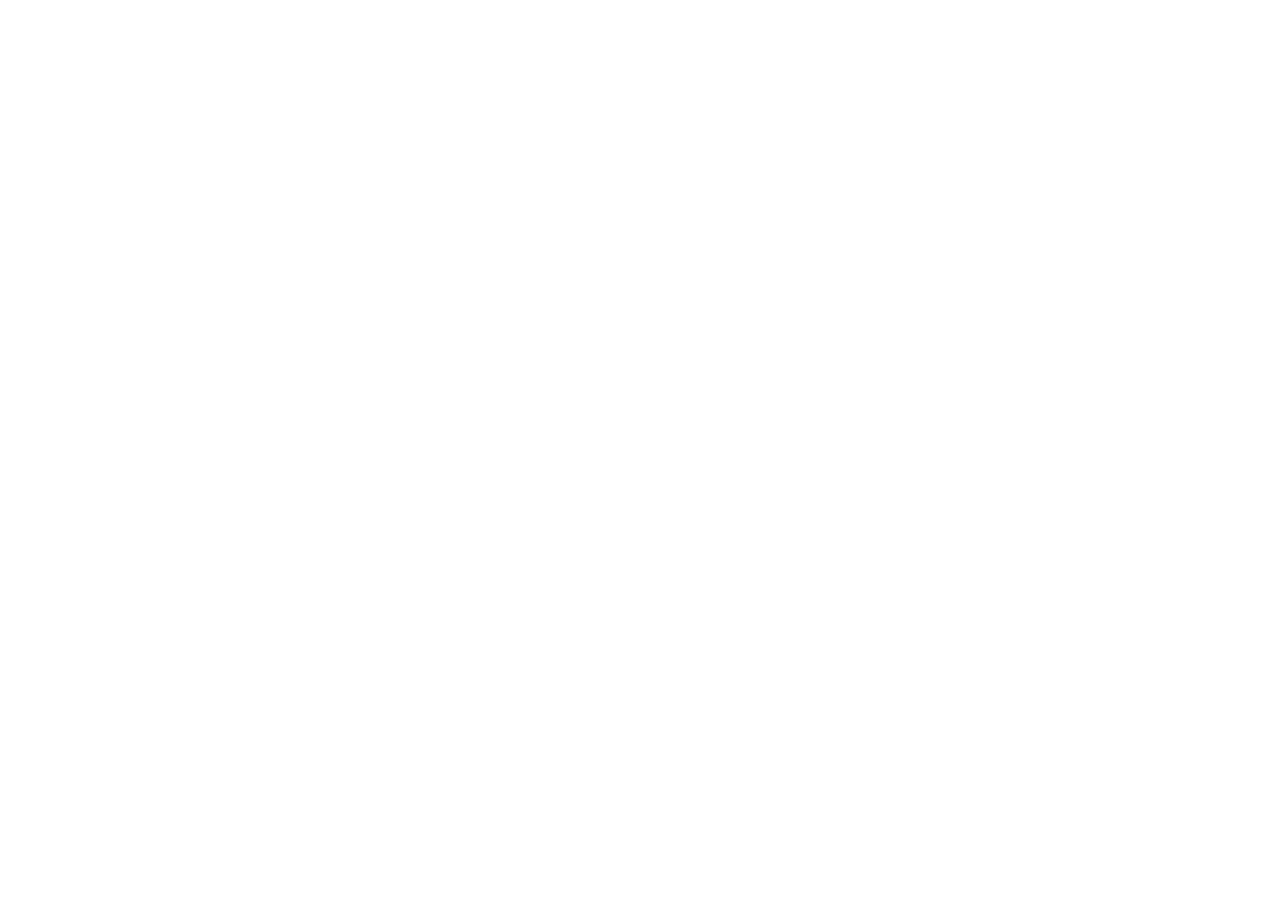
==== src/index.html @ 96d071b2 "init commit" ====
<!DOCTYPE html>
<html lang="en">
<head>
  <meta charset="UTF-8">
  <meta name="viewport" content="width=device-width, initial-scale=1.0">
  <meta http-equiv="X-UA-Compatible" content="ie=edge">
  <link rel="preconnect" href="https://fonts.googleapis.com">
  <link rel="preconnect" href="https://fonts.gstatic.com" crossorigin>
  <link href="https://fonts.googleapis.com/css2?family=Roboto:wght@400;500&display=swap" rel="stylesheet">
  <title>Trello</title>
</head>
<body>
  
</body>
</html>
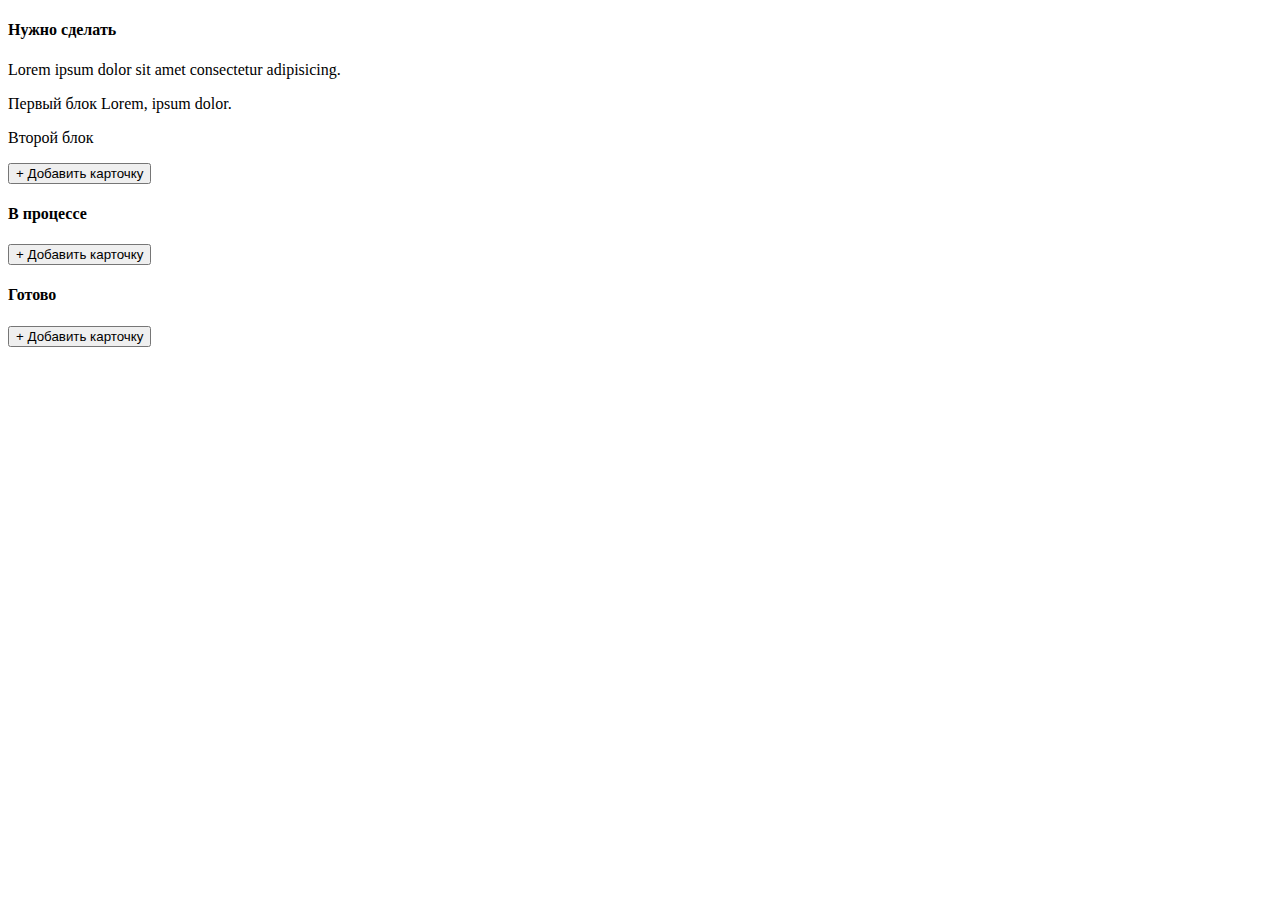
==== commit 13f2c3bb: "add class Trello" ====
--- a/src/index.html
+++ b/src/index.html
@@ -10,6 +10,26 @@
   <title>Trello</title>
 </head>
 <body>
-  
+  <div class="trello" id="trello">
+
+    <div class="block">
+      <h4 class="block__title">Нужно сделать</h4>
+      <p class="block__item">Lorem ipsum dolor sit amet consectetur adipisicing.</p>
+      <p class="block__item">Первый блок Lorem, ipsum dolor.</p>
+      <p class="block__item">Второй блок</p>
+      <button class="add-button">+ Добавить карточку</button>
+    </div>
+
+    <div class="block">
+      <h4 class="block__title">В процессе</h4>
+      <button class="add-button">+ Добавить карточку</button>
+    </div>
+
+    <div class="block">
+      <h4 class="block__title">Готово</h4>
+      <button class="add-button">+ Добавить карточку</button>
+    </div>
+
+  </div>
 </body>
 </html>
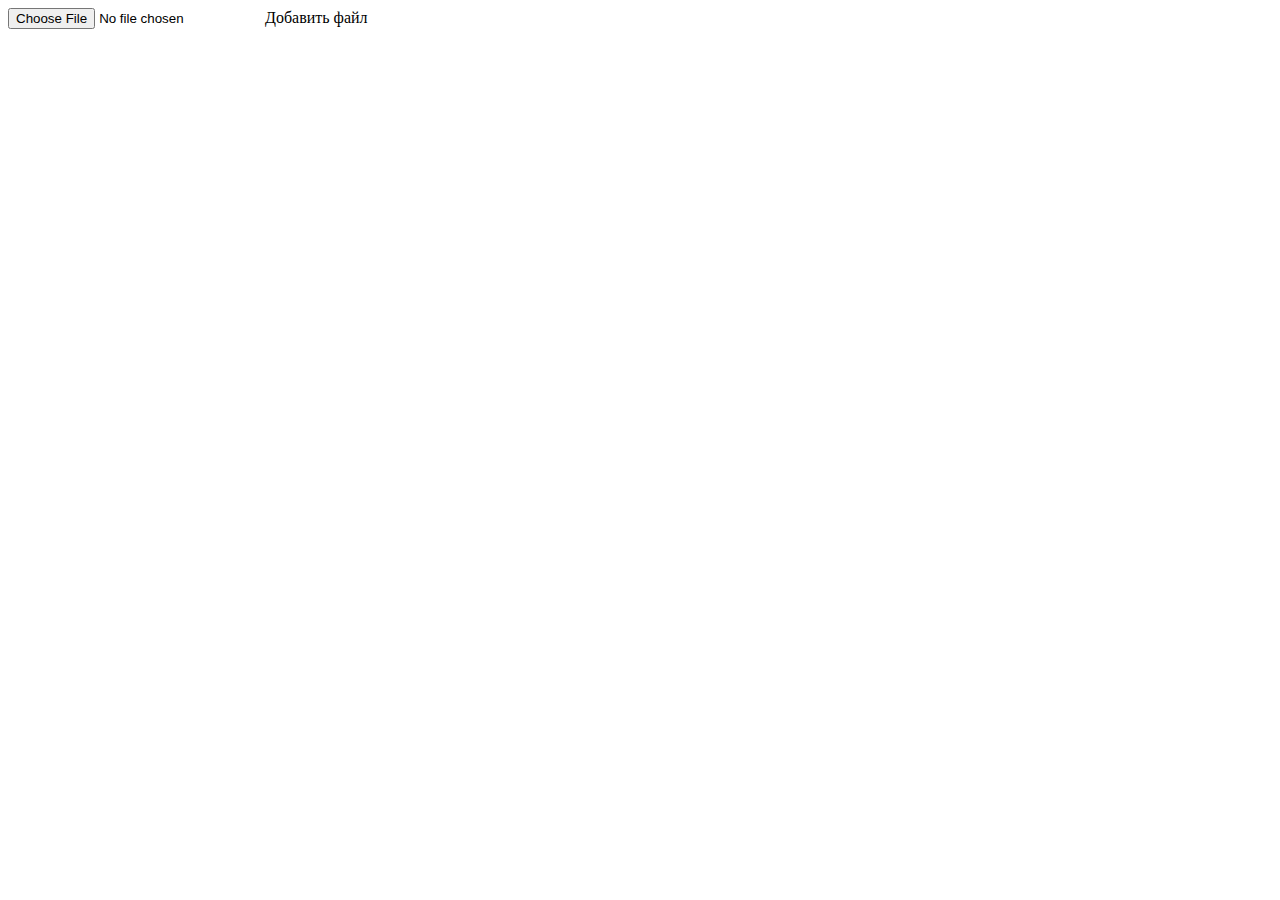
==== commit a11b4c37: "merge" ====
--- a/src/index.html
+++ b/src/index.html
@@ -4,32 +4,18 @@
   <meta charset="UTF-8">
   <meta name="viewport" content="width=device-width, initial-scale=1.0">
   <meta http-equiv="X-UA-Compatible" content="ie=edge">
+  <link href="./img/favicon/favicon-32x32.png" rel="icon" type="image/png" sizes="16x16">
   <link rel="preconnect" href="https://fonts.googleapis.com">
   <link rel="preconnect" href="https://fonts.gstatic.com" crossorigin>
   <link href="https://fonts.googleapis.com/css2?family=Roboto:wght@400;500&display=swap" rel="stylesheet">
   <title>Trello</title>
 </head>
 <body>
-  <div class="trello" id="trello">
-
-    <div class="block">
-      <h4 class="block__title">Нужно сделать</h4>
-      <p class="block__item">Lorem ipsum dolor sit amet consectetur adipisicing.</p>
-      <p class="block__item">Первый блок Lorem, ipsum dolor.</p>
-      <p class="block__item">Второй блок</p>
-      <button class="add-button">+ Добавить карточку</button>
+  <div class="container">
+    <div class="addfile">
+      <input class="input-file" type="file" name="file" id="file" accept="*">
+      <span class="newInput">Добавить файл</span>
     </div>
-
-    <div class="block">
-      <h4 class="block__title">В процессе</h4>
-      <button class="add-button">+ Добавить карточку</button>
-    </div>
-
-    <div class="block">
-      <h4 class="block__title">Готово</h4>
-      <button class="add-button">+ Добавить карточку</button>
-    </div>
-
   </div>
 </body>
 </html>
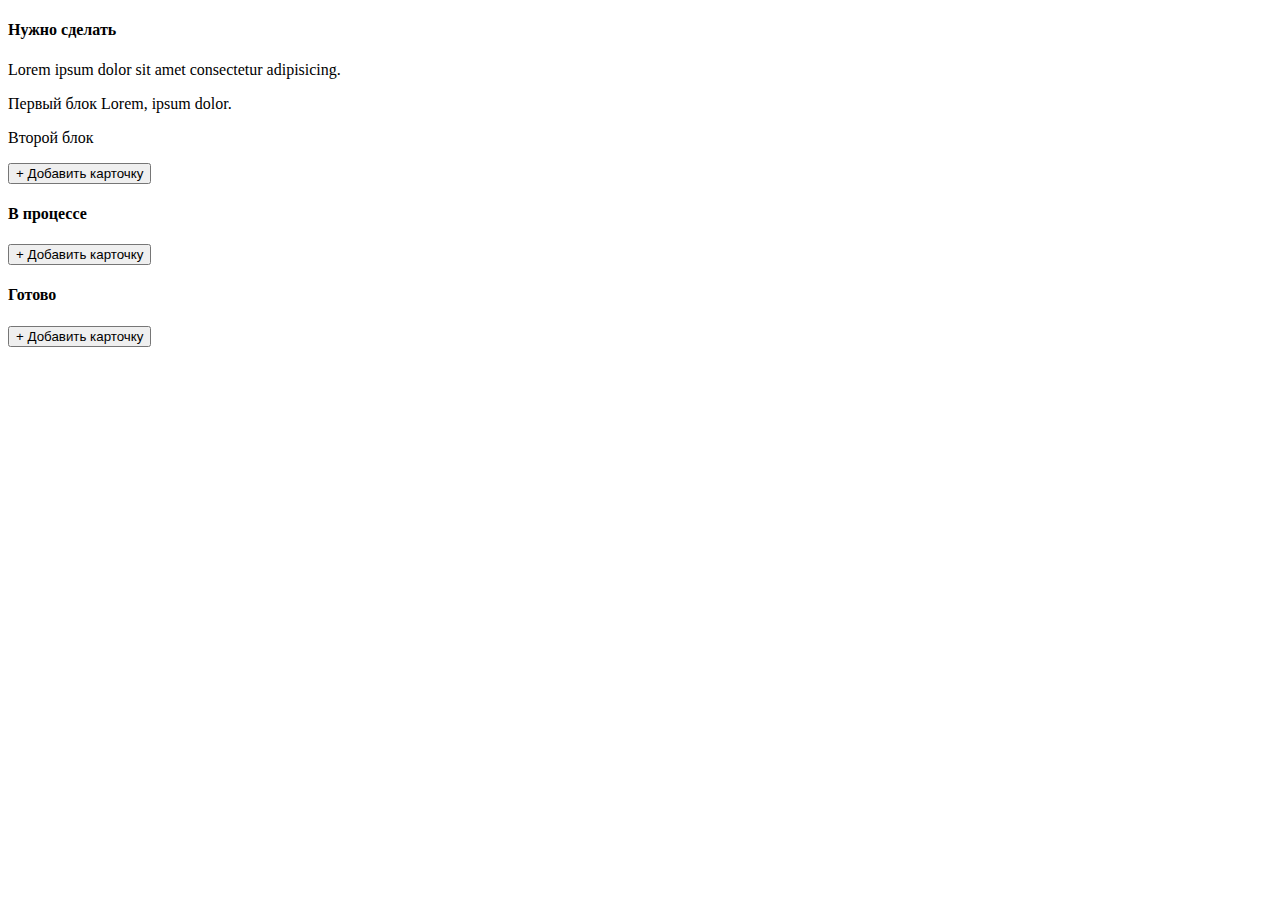
==== commit 771341dd: "merge" ====
--- a/src/index.html
+++ b/src/index.html
@@ -11,11 +11,26 @@
   <title>Trello</title>
 </head>
 <body>
-  <div class="container">
-    <div class="addfile">
-      <input class="input-file" type="file" name="file" id="file" accept="*">
-      <span class="newInput">Добавить файл</span>
+  <div class="trello" id="trello">
+
+    <div class="block">
+      <h4 class="block__title">Нужно сделать</h4>
+      <p class="block__item">Lorem ipsum dolor sit amet consectetur adipisicing.</p>
+      <p class="block__item">Первый блок Lorem, ipsum dolor.</p>
+      <p class="block__item">Второй блок</p>
+      <button class="add-button">+ Добавить карточку</button>
     </div>
+
+    <div class="block">
+      <h4 class="block__title">В процессе</h4>
+      <button class="add-button">+ Добавить карточку</button>
+    </div>
+
+    <div class="block">
+      <h4 class="block__title">Готово</h4>
+      <button class="add-button">+ Добавить карточку</button>
+    </div>
+    
   </div>
 </body>
 </html>
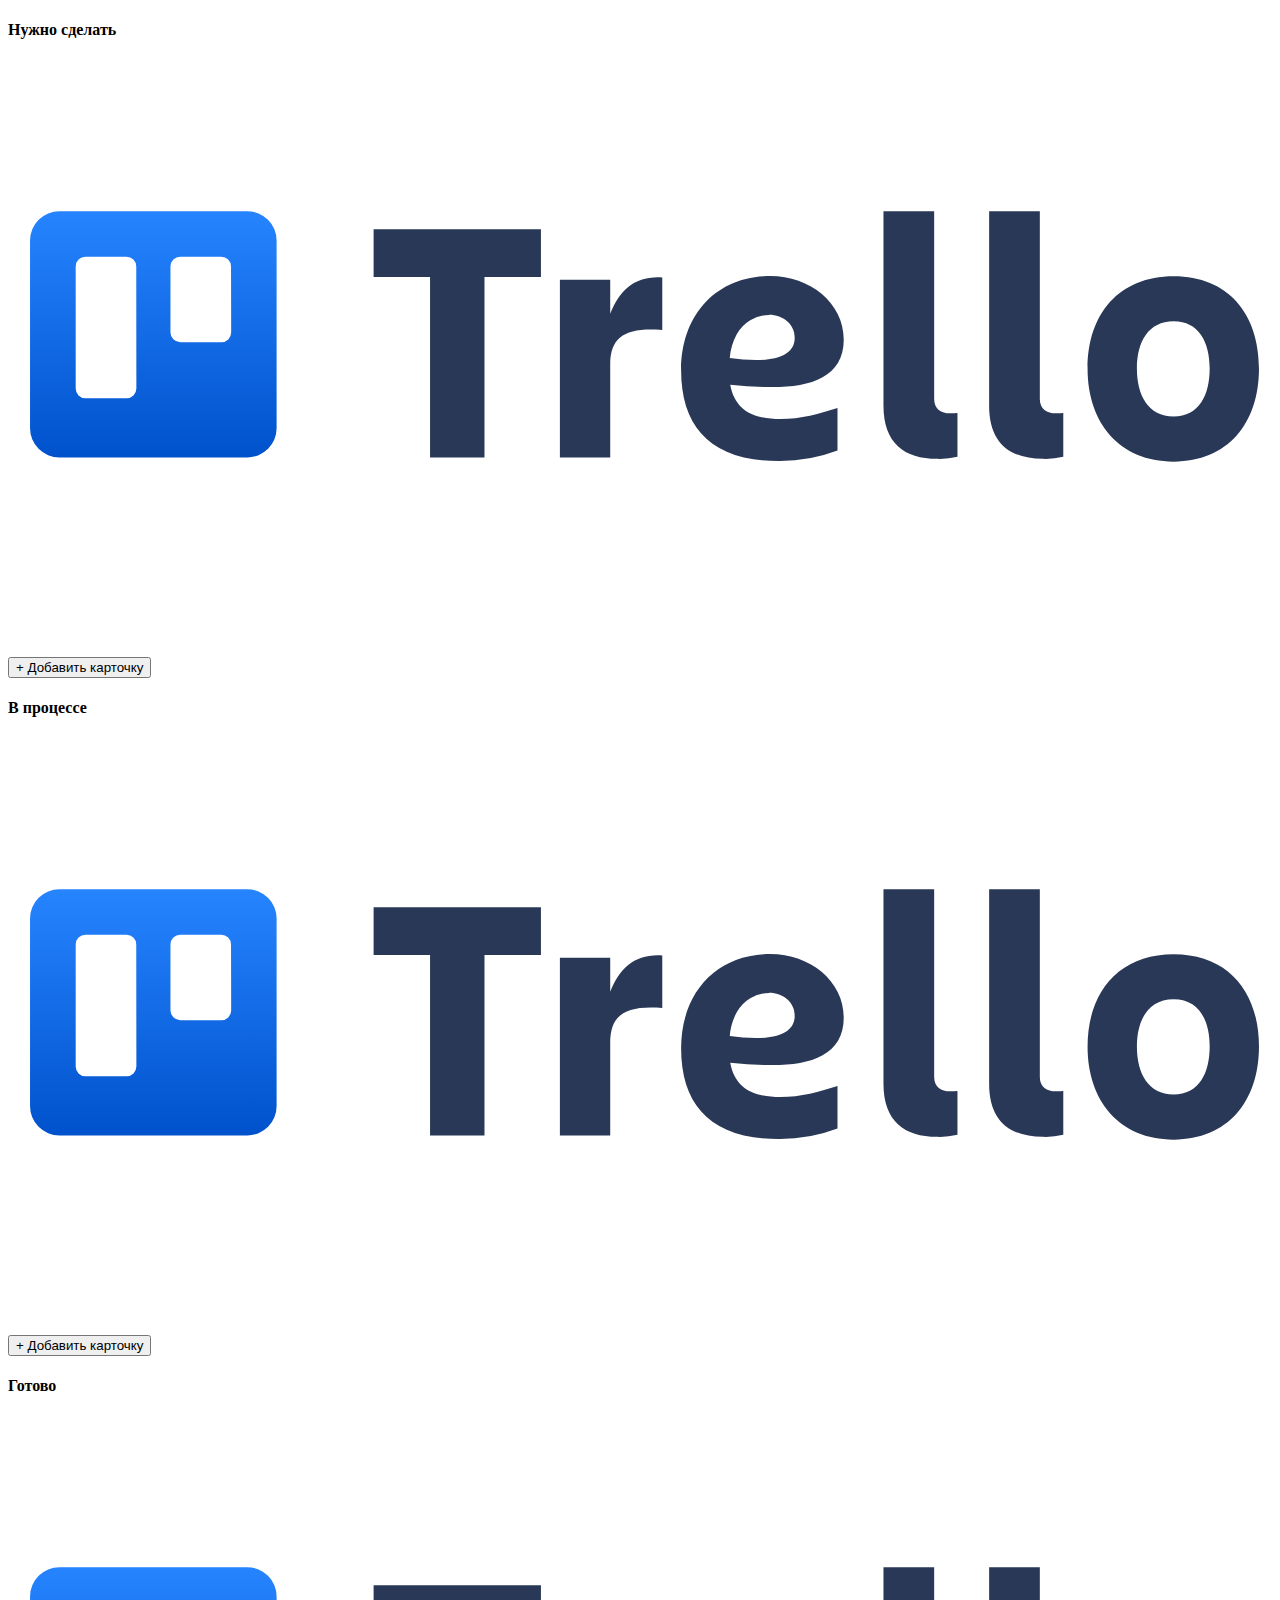
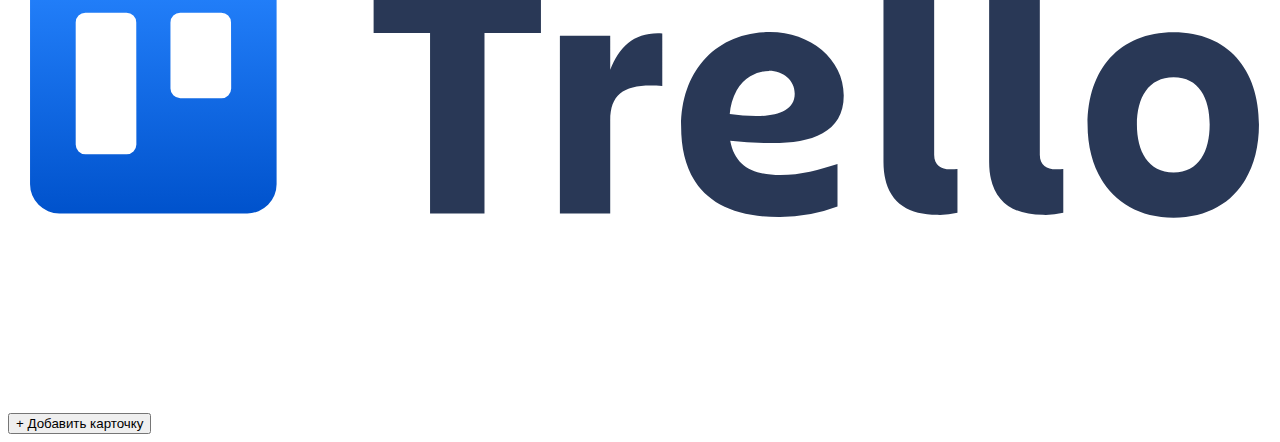
==== commit 6576c95f: "complete" ====
--- a/src/index.html
+++ b/src/index.html
@@ -4,31 +4,46 @@
   <meta charset="UTF-8">
   <meta name="viewport" content="width=device-width, initial-scale=1.0">
   <meta http-equiv="X-UA-Compatible" content="ie=edge">
-  <link href="./img/favicon/favicon-32x32.png" rel="icon" type="image/png" sizes="16x16">
+  <link href="/favicon.ico" rel="icon" type="image/x-icon" sizes="16x16">
   <link rel="preconnect" href="https://fonts.googleapis.com">
   <link rel="preconnect" href="https://fonts.gstatic.com" crossorigin>
-  <link href="https://fonts.googleapis.com/css2?family=Roboto:wght@400;500&display=swap" rel="stylesheet">
+  <link href="https://fonts.googleapis.com/css2?family=Roboto:wght@400;500;600&display=swap" rel="stylesheet">
   <title>Trello</title>
 </head>
 <body>
   <div class="trello" id="trello">
 
     <div class="block">
-      <h4 class="block__title">Нужно сделать</h4>
-      <p class="block__item">Lorem ipsum dolor sit amet consectetur adipisicing.</p>
-      <p class="block__item">Первый блок Lorem, ipsum dolor.</p>
-      <p class="block__item">Второй блок</p>
-      <button class="add-button">+ Добавить карточку</button>
+      <div class="block__header">
+        <h4 class="block__title">Нужно сделать</h4>
+        <div class="block__logo">
+          <img class="block__logo-img" src="./img/icons/trello-logo-gradient-blue.svg" alt="Trello icon">
+        </div>
+      </div>
+      <div class="block__items"></div>
+      <button class="add-button" data-add-button="create">+ Добавить карточку</button>
     </div>
 
     <div class="block">
-      <h4 class="block__title">В процессе</h4>
-      <button class="add-button">+ Добавить карточку</button>
+      <div class="block__header">
+        <h4 class="block__title">В процессе</h4>
+        <div class="block__logo">
+          <img class="block__logo-img" src="./img/icons/trello-logo-gradient-blue.svg" alt="Trello icon">
+        </div>
+      </div>
+      <div class="block__items"></div>
+      <button class="add-button" data-add-button="create">+ Добавить карточку</button>
     </div>
 
     <div class="block">
-      <h4 class="block__title">Готово</h4>
-      <button class="add-button">+ Добавить карточку</button>
+      <div class="block__header">
+        <h4 class="block__title">Готово</h4>
+        <div class="block__logo">
+          <img class="block__logo-img" src="./img/icons/trello-logo-gradient-blue.svg" alt="Trello icon">
+        </div>
+      </div>
+      <div class="block__items"></div>
+      <button class="add-button" data-add-button="create">+ Добавить карточку</button>
     </div>
     
   </div>
